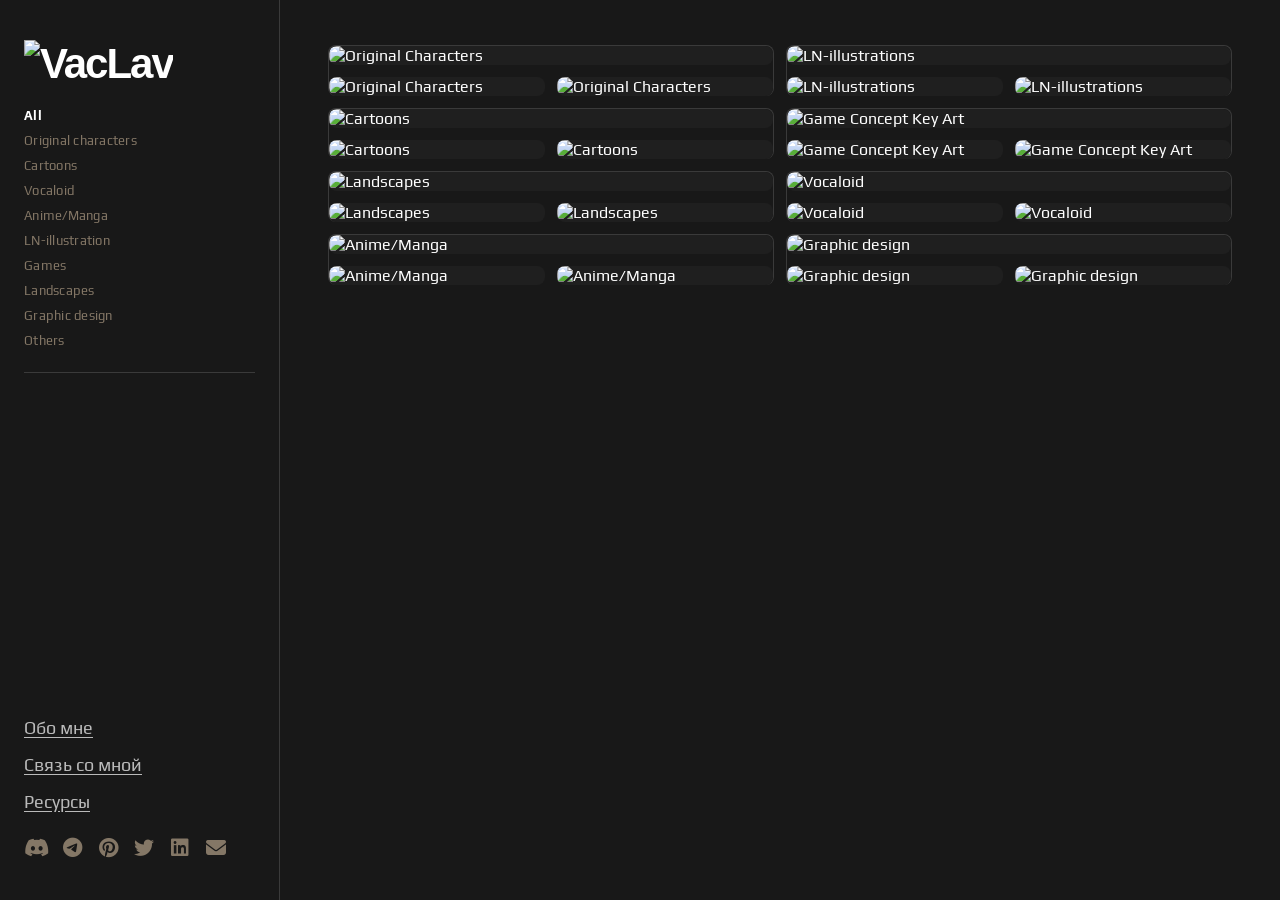
==== index.html @ 6098d991 "Add files via upload" ====
<!DOCTYPE html>
<html lang="en">
<head>
  <meta charset="UTF-8">
  <meta name="viewport" content="width=device-width, initial-scale=1.0">
  <title>VacLav | Portfolio</title>
  <link rel="preconnect" href="https://fonts.googleapis.com">
  <link rel="preconnect" href="https://fonts.gstatic.com" crossorigin>
  <link href="https://fonts.googleapis.com/css2?family=Post+No+Bills+Colombo:wght@400;600&family=Play:wght@400;700&display=swap" rel="stylesheet">
  <link rel="stylesheet" href="css/styles.css">
  <link rel="stylesheet" href="https://cdnjs.cloudflare.com/ajax/libs/font-awesome/6.4.0/css/all.min.css">
</head>
<body>

<div class="container">
<aside class="sidebar">
  <h1 class="name" onclick="window.location.href='index.html';" style="cursor: pointer; border-bottom: none; padding: 0; margin-bottom: 20px;">
  <img src="images/Title.svg" alt="VacLav" style="width: 100%; max-width: 180px; height: auto;">
</h1>

    <div class="categories">
      <a href="index.html" class="category-link" data-tag="all">All</a>
      <a href="#/tag/original-characters" class="category-link" data-tag="original-characters">Original characters</a>
      <a href="#/tag/cartoons" class="category-link" data-tag="cartoons">Cartoons</a>
      <a href="#/tag/vocaloid" class="category-link" data-tag="vocaloid">Vocaloid</a>
      <a href="#/tag/anime-manga" class="category-link" data-tag="anime-manga">Anime/Manga</a>
      <a href="#/tag/ln-illustration" class="category-link" data-tag="ln-illustration">LN-illustration</a>
      <a href="#/tag/games" class="category-link" data-tag="games">Games</a>
      <a href="#/tag/landscapes" class="category-link" data-tag="landscapes">Landscapes</a>
      <a href="#/tag/graphic-design" class="category-link" data-tag="graphic-design">Graphic design</a>
      <a href="#/tag/others" class="category-link" data-tag="others">Others</a>
    </div>

    <div class="spacer"></div>

    <nav class="main-nav">
      <a href="about.html" class="nav-link">Обо мне</a>
      <a href="contact.html" class="nav-link">Связь со мной</a>
      <a href="resources.html" class="nav-link">Ресурсы</a>
    </nav>

    <div class="social-icons">
      <a href="https://discord.gg/jYSVGRtmV" class="social-link" aria-label="Discord"><i class="fa-brands fa-discord"></i></a>
      <a href="https://t.me/VacLav_2348" class="social-link" aria-label="Telegram"><i class="fa-brands fa-telegram"></i></a>
      <a href="https://ru.pinterest.com/vaclav2348/" class="social-link" aria-label="Pinterest"><i class="fa-brands fa-pinterest"></i></a>
      <a href="https://x.com/vaclav2348" class="social-link" aria-label="Twitter"><i class="fa-brands fa-twitter"></i></a>
      <a href="https://www.youtube.com/watch?v=dQw4w9WgXcQ" class="social-link" aria-label="LinkedIn"><i class="fa-brands fa-linkedin"></i></a>
      <a href="mailto:vacslag@gmail.com" class="social-link" aria-label="Gmail"><i class="fa-solid fa-envelope"></i></a>
    </div>
  </aside>

  <main class="content">
    <div id="galleryRoot" class="gallery-root"></div>
  </main>
</div>

<button id="scrollToTopBtn" aria-label="Наверх"><i class="fas fa-arrow-up"></i></button>

<footer class="mobile-footer">
  <nav class="mobile-nav">
    <a href="about.html" class="nav-link">Обо мне</a>
    <a href="contact.html" class="nav-link">Связь со мной</a>
  </nav>
  <div class="mobile-socials">
    <a href="https://discord.gg/jYSVGRtmV" class="social-link" aria-label="Discord"><i class="fa-brands fa-discord"></i></a>
    <a href="https://t.me/VacLav_2348" class="social-link" aria-label="Telegram"><i class="fa-brands fa-telegram"></i></a>
    <a href="https://ru.pinterest.com/vaclav2348/" class="social-link" aria-label="Pinterest"><i class="fa-brands fa-pinterest"></i></a>
    <a href="https://x.com/vaclav2348" class="social-link" aria-label="Twitter"><i class="fa-brands fa-twitter"></i></a>
    <a href="https://www.youtube.com/watch?v=dQw4w9WgXcQ" class="social-link" aria-label="LinkedIn"><i class="fa-brands fa-linkedin"></i></a>
    <a href="mailto:vacslag@gmail.com" class="social-link" aria-label="Gmail"><i class="fa-solid fa-envelope"></i></a>
  </div>
  <p class="copyright">© 2026 VacLav Portfolio</p>
</footer>

<script src="script.js"></script>
<script src="https://unpkg.com/masonry-layout@4/dist/masonry.pkgd.min.js"></script>
<script src="https://unpkg.com/imagesloaded@5/imagesloaded.pkgd.min.js"></script>
</body>
</html>
---- css/styles.css ----
/* ========== CSS VARIABLES ========== */
:root {
  --color-bg:     #181818;
  --color-accent: rgba(132, 119, 102, 1);
  --color-white:  rgba(255, 255, 255, 1);
  --color-border: rgba(255, 255, 255, 0.15);
  --font-display: 'Post No Bills Colombo', sans-serif;
  --font-body:    'Play', sans-serif;
  --gap:          12px;
}

/* ========== LOCAL FONT FACES ========== */
@font-face {
  font-family: 'Post No Bills Colombo';
  src: url('fonts/post-no-bills-colombo.woff2') format('woff2'),
       url('fonts/post-no-bills-colombo.woff') format('woff');
  font-weight: normal;
  font-style: normal;
}

@font-face {
  font-family: 'Play';
  src: url('fonts/play.woff2') format('woff2'),
       url('fonts/play.woff') format('woff');
  font-weight: normal;
  font-style: normal;
}

/* ========== RESET ========== */
* {
  margin: 0;
  padding: 0;
  box-sizing: border-box;
}

body {
  background-color: var(--color-bg);
  font-family: var(--font-body);
  color: var(--color-white);
  /* Позволяем странице скроллиться по вертикали */
  overflow-y: auto; 
  min-height: 100vh;
}

/* ========== LAYOUT ========== */
.container {
  display: flex;
  width: 100%;
  max-width: 1400px;
  margin: 0 auto;
  /* Убираем жесткое ограничение высоты для бесконечного скролла */
  min-height: 100vh;
}

/* ========== SIDEBAR ========== */
.sidebar {
  width: 280px;
  background-color: var(--color-bg);
  padding: 40px 24px;
  /* Сайдбар остается на месте при прокрутке контента */
  position: sticky;
  top: 0;
  height: 100vh; 
  display: flex;
  flex-direction: column;
    border-right: 1px solid var(--color-border);
}

.name {
  font-family: var(--font-display);
  font-size: 42px;
  font-weight: 600;
  letter-spacing: -2px;
  margin-bottom: 20px;
  padding-bottom: 20px;
  border-bottom: 1px solid var(--color-border);
}

/* ========== CATEGORIES ========== */
.categories {
  display: flex;
  flex-direction: column;
  gap: 10px;
  padding-bottom: 24px;
  border-bottom: 1px solid var(--color-border);
}

.category-link {
  color: var(--color-accent);
  text-decoration: none;
  font-size: 13px;
  letter-spacing: 0.02em;
  transition: color 0.2s;
}

.category-link:hover {
  color: var(--color-white);
}

.category-link.active {
  color: var(--color-white);
  font-weight: 700;
}

/* ========== SPACER ========== */
.spacer { flex: 1; }

/* ========== NAVIGATION ========== */
.main-nav {
  display: flex;
  flex-direction: column;
  gap: 16px;
  margin-bottom: 24px;
}

.main-nav .nav-link {
  color: var(--color-white);
  text-decoration: underline;
  text-underline-offset: 3px;
  font-size: 18px;
  opacity: 0.7;
  transition: opacity 0.2s;
}

.main-nav .nav-link:hover {
  opacity: 1;
}

.main-nav .nav-link.active-page {
  opacity: 1;
  font-weight: 700;
}

/* ========== SOCIAL ICONS ========== */
.social-icons {
  display: flex;
  flex-direction: row;
  flex-wrap: wrap;
  gap: 12px;
}

.social-link {
  color: var(--color-accent);
  display: flex;
  align-items: center;
  justify-content: center;
  width: 24px;
  height: 24px;
  transition: color 0.2s, transform 0.2s;
}

.social-link svg {
  width: 100%;
  height: 100%;
}

.social-link:hover {
  color: var(--color-white);
  transform: translateY(-2px);
}

/* ========== MAIN CONTENT ========== */
.content {
  flex: 1;
  padding: 45px 48px;
  /* Контент растет вниз в зависимости от количества элементов */
  height: auto; 
}

/* ========== FLEX GALLERY ========== */
.flex-gallery {
  display: flex;
  gap: var(--gap);
  width: 100%;
  /* Выравниваем элементы по верхнему краю, чтобы колонки не растягивались искусственно */
  align-items: flex-start;
}

/* Колонки */
.gallery-column {
  display: flex;
  flex-direction: column;
  flex: 1; /* Равномерно делят пространство */
  gap: var(--gap);
}

.flex-gallery {
  display: flex;
  gap: var(--gap);
  align-items: flex-start; 
  width: 100%;
}

.gallery-column {
  display: flex;
  flex-direction: column;
  flex: 1;
  gap: var(--gap);
}

.gallery-item {
  width: 100%;
  height: auto;
  display: block;
  border-radius: 8px;
  background-color: #1f1f1f; 
  transition: transform 0.3s ease, box-shadow 0.3s ease;
}

.gallery-item:hover {
  transform: translateY(-4px);
  box-shadow: 0 10px 24px rgba(0, 0, 0, 0.4);
}

/* ========== СТИЛИ ДЛЯ ВТОРОСТЕПЕННЫХ СТРАНИЦ (About/Contact) ========== */
.page-content {
  max-width: 800px;
  margin: 0;
}

.page-title {
  font-family: var(--font-display);
  font-size: 36px;
  font-weight: 600;
  margin-bottom: 30px;
  margin-top: 0;
  padding-bottom: 21px;
  border-bottom: 1px solid var(--color-border);
}

.info-block {
  display: flex;
  flex-direction: column;
  gap: 15px;
  margin-bottom: 40px;
}

.info-item {
  display: flex;
  border-bottom: 1px solid rgba(255, 255, 255, 0.05);
  padding-bottom: 10px;
}

.info-label {
  width: 180px;
  flex-shrink: 0;
  color: var(--color-accent);
  font-weight: bold;
}

.about-text p {
  font-family: var(--font-body);
  font-size: 16px;
  line-height: 1.6;
  color: var(--color-white);
  margin-bottom: 20px;
}

/* Форма контактов */
.contact-form {
  display: flex;
  flex-direction: column;
  gap: 20px;
  margin-bottom: 40px;
}

.form-group {
  display: flex;
  flex-direction: column;
  gap: 8px;
}

.form-group label {
  color: var(--color-accent);
  font-size: 14px;
}

.form-group input,
.form-group textarea {
  background-color: rgba(255, 255, 255, 0.05);
  border: 1px solid var(--color-border);
  border-radius: 4px;
  padding: 12px;
  color: var(--color-white);
  font-family: var(--font-body);
  transition: border-color 0.2s;
}

.form-group input:focus,
.form-group textarea:focus {
  outline: none;
  border-color: var(--color-accent);
}

.submit-btn {
  background-color: var(--color-accent);
  color: var(--color-bg);
  border: none;
  border-radius: 4px;
  padding: 12px 24px;
  font-family: var(--font-display);
  font-size: 18px;
  font-weight: 600;
  cursor: pointer;
  transition: background-color 0.2s;
  align-self: flex-start;
}

.submit-btn:hover {
  background-color: var(--color-white);
}

.social-link i {
  font-size: 20px; /* Размер иконок */
}

.social-link {
  text-decoration: none;
}

#scrollToTopBtn {
  position: fixed;
  bottom: 40px;
  right: 40px;
  width: 50px;
  height: 50px;
  border-radius: 50%;
  background-color: var(--color-accent);
  color: var(--color-bg);
  border: none;
  font-size: 20px;
  cursor: pointer;

  opacity: 0; 
  visibility: hidden;
  transform: translateY(20px);

  transition: opacity 0.3s ease, visibility 0.3s ease, transform 0.3s ease, background-color 0.2s ease;
  z-index: 1000;

  display: flex;
  align-items: center;
  justify-content: center;
  box-shadow: 0 4px 12px rgba(0, 0, 0, 0.3);
}

#scrollToTopBtn.show {
  opacity: 1;
  visibility: visible;
  transform: translateY(0);
}

#scrollToTopBtn:hover {
  background-color: var(--color-white);
  transform: translateY(-3px);
}

.mobile-footer {
  display: none;
}

.mobile-socials {
  display: flex;
  gap: 20px;
  justify-content: center;
  margin-bottom: 20px;
}

.mobile-socials a {
  color: var(--color-accent);
  font-size: 24px;
  text-decoration: none;
}

/* ========== АДАПТИВНОСТЬ ========== */
@media (max-width: 1024px) {
  /* Планшеты: отступы можно сделать меньше */
  :root {
    --gap: 10px;
  }
}

@media (max-width: 768px) {
  .container {
    flex-direction: column;
  }

  .sidebar {
    width: 100%;
    height: auto;
    position: relative;
    border-right: none;
    border-bottom: 1px solid var(--color-border);
  }

  .spacer {
    display: none;
  }

  .categories {
    flex-direction: row;
    flex-wrap: wrap;
    gap: 8px 14px;
  }

  .content {
    padding: 24px;
  }

  /* На мобильных экранах выстраиваем колонки галереи в один ряд по вертикали */
  .flex-gallery {
    flex-direction: column;
  }
  #scrollToTopBtn {
    bottom: 20px;
    right: 20px;
    width: 45px;
    height: 45px;
  }
}
@media (max-width: 576px) {
  .sidebar-footer-desktop {
    display: none;
  }

  .mobile-footer {
    display: flex;
    flex-direction: column;
    align-items: center;
    padding: 20px 20px;
    border-top: 1px solid var(--color-border);
    background-color: var(--color-bg);
    width: 100%;
  }

  .mobile-nav {
    display: flex;
    gap: 25px;
    margin-bottom: 25px;
  }

  .mobile-nav a {
    color: var(--color-white);
    text-decoration: underline;
    font-size: 18px;
    font-family: var(--font-body);
  }

  .copyright {
    font-size: 12px;
    color: var(--color-accent);
    opacity: 0.6;
  }
  .main-nav {
    display: none;
  }
  
  .social-icons {
    display: none;
  }
  .sidebar {
    border-bottom: none;
  }
  .about-page .categories, .about-page .sidebar,
  .contact-page .categories, .contact-page .sidebar {
    display: none;
  }
  .about-page .content,
  .contact-page .content {
    margin-bottom: 0;
    padding-bottom: 130px;
    padding-top: 40px;
    min-height: 0;
    height: auto;
  }
  .about-page .container,
  .contact-page .container {
    display: block;
    min-height: auto;
    height:auto;
  }
  .about-page .mobile-footer,
  .contact-page .mobile-footer {
    /* Убираем внешние отступы у футера, чтобы он плотно прилегал */
    margin-top: 0 !important;
    padding-top: 20px !important;
    padding-bottom: 20px !important;
    border-top: 1px solid var(--color-border);
}
}
.gallery-root {
  width: 100%;
}

.gallery-grid {
  column-count: 2;
  column-gap: var(--gap);
}

.gallery-grid.one-column {
  column-count: 1;
}

.gallery-block {
  position: relative;
  break-inside: avoid;
  margin-bottom: var(--gap);
  border-top: 1px solid var(--color-border);
  border-left: 1px solid var(--color-border);
  border-right: 1px solid var(--color-border);
  border-radius: 8px;
  overflow: hidden;
}

.gallery-block .gallery-item {
  width: 100%;
  height: auto;
  display: block;
}

/* .gallery-grid.two-columns .gallery-block:nth-child(4n + 1) {
  aspect-ratio: 4 / 5;
}

.gallery-grid.two-columns .gallery-block:nth-child(4n + 2) {
  aspect-ratio: 1 / 1;
}

.gallery-grid.two-columns .gallery-block:nth-child(4n + 3) {
  aspect-ratio: 5 / 4;
}

.gallery-grid.two-columns .gallery-block:nth-child(4n + 4) {
  aspect-ratio: 3 / 4;
} */
/* 
.gallery-grid.two-columns .gallery-block .gallery-item {
  height: 100%;
  object-fit: cover;
} */

.group-layout {
  display: block; /* Изменяем на block для masonry */
}

.group-main {
  width: 100%;
  height: auto;
  margin-bottom: var(--gap);
}

.group-side {
  display: grid;
  grid-template-columns: 1fr 1fr;
  gap: var(--gap);
}

.group-side .gallery-item {
  width: 100%;
  height: auto;
} 

/* Для group-block внутри masonry */
.gallery-block {
  break-inside: avoid;
  page-break-inside: avoid;
  margin-bottom: var(--gap);
}

/* Убедитесь, что изображения не ломают колонки */
.gallery-block img {
  width: 100%;
  height: auto;
  display: block;
}

/* Для group layout внутри masonry */
.group-layout {
  display: block;
}

.group-main {
  width: 100%;
  height: auto;
  margin-bottom: var(--gap);
}

.group-side {
  display: grid;
  grid-template-columns: 1fr 1fr;
  gap: var(--gap);
  margin-top: 0;
}
/* @media (max-width: 768px) {
  .gallery-grid {
    column-count: 1;
  }
  
  .group-side {
    grid-template-columns: 1fr 1fr;
  }
} */

.block-overlay {
  position: absolute;
  inset: 0;
  display: flex;
  align-items: flex-end;
  padding: 14px;
  color: #fff;
  opacity: 0;
  border-radius: 8px;
  background: linear-gradient(to bottom, rgba(0, 0, 0, 0.45), transparent 38%, transparent 62%, rgba(0, 0, 0, 0.65));
  transition: opacity 0.25s ease;
  pointer-events: none;
}

.gallery-block:hover .block-overlay {
  opacity: 1;
}

.gallery-block::after {
  content: "";
  position: absolute;
  inset: 0;
  border-radius: 8px;
  background: radial-gradient(120% 90% at 50% 50%, transparent 48%, rgba(0, 0, 0, 0.5) 100%);
  opacity: 0;
  transition: opacity 0.25s ease;
  pointer-events: none;
}

.gallery-block:hover::after {
  opacity: 1;
}

.view-title {
  font-family: var(--font-display);
  margin-bottom: 20px;
}

.clickable-image {
  cursor: pointer;
}

.gallery-item.is-fading {
  opacity: 0.3;
  transition: opacity 0.18s ease;
}

@media (max-width: 768px) {
  .gallery-grid.two-columns,
  .group-layout {
    grid-template-columns: 1fr;
  }

  .group-side {
    grid-template-columns: 1fr 1fr;
    grid-template-rows: auto;
  }

  .gallery-grid.one-column,
  .gallery-grid.two-columns {
    grid-template-columns: 1fr;
  }
}
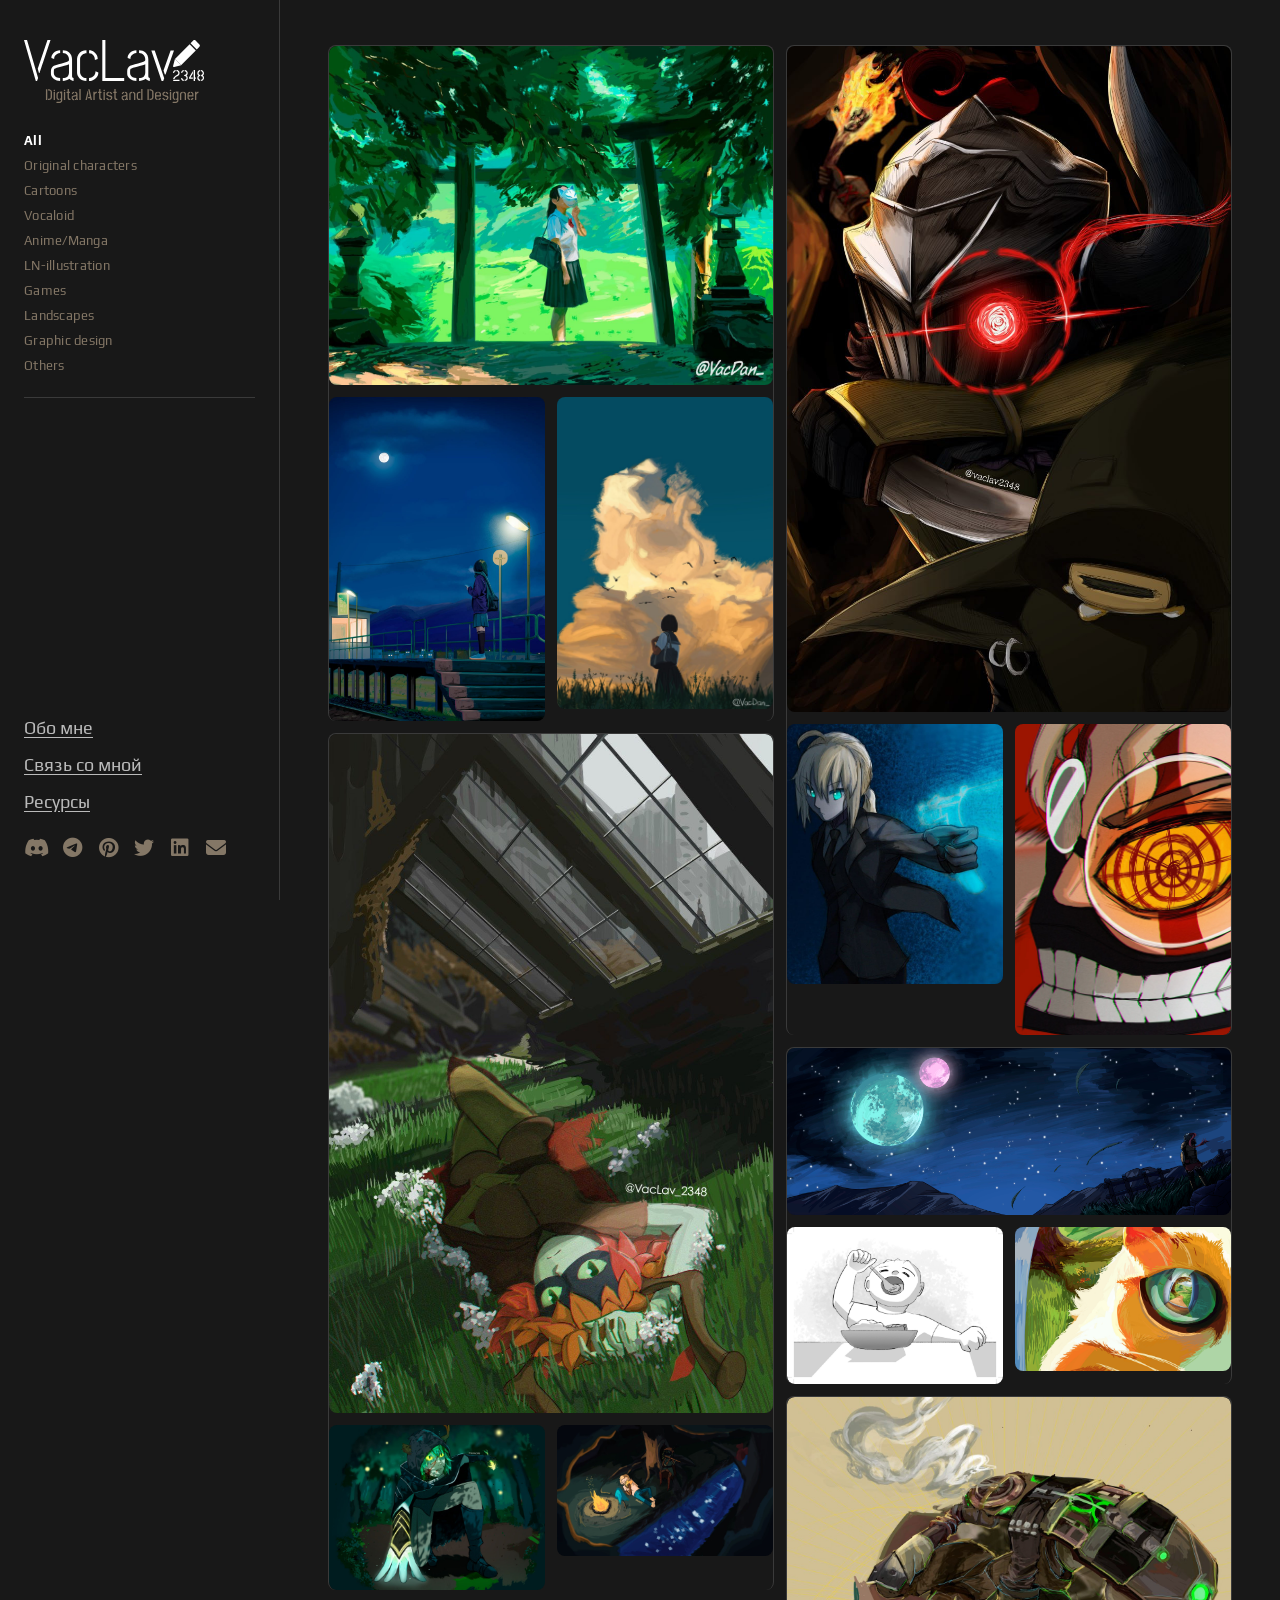
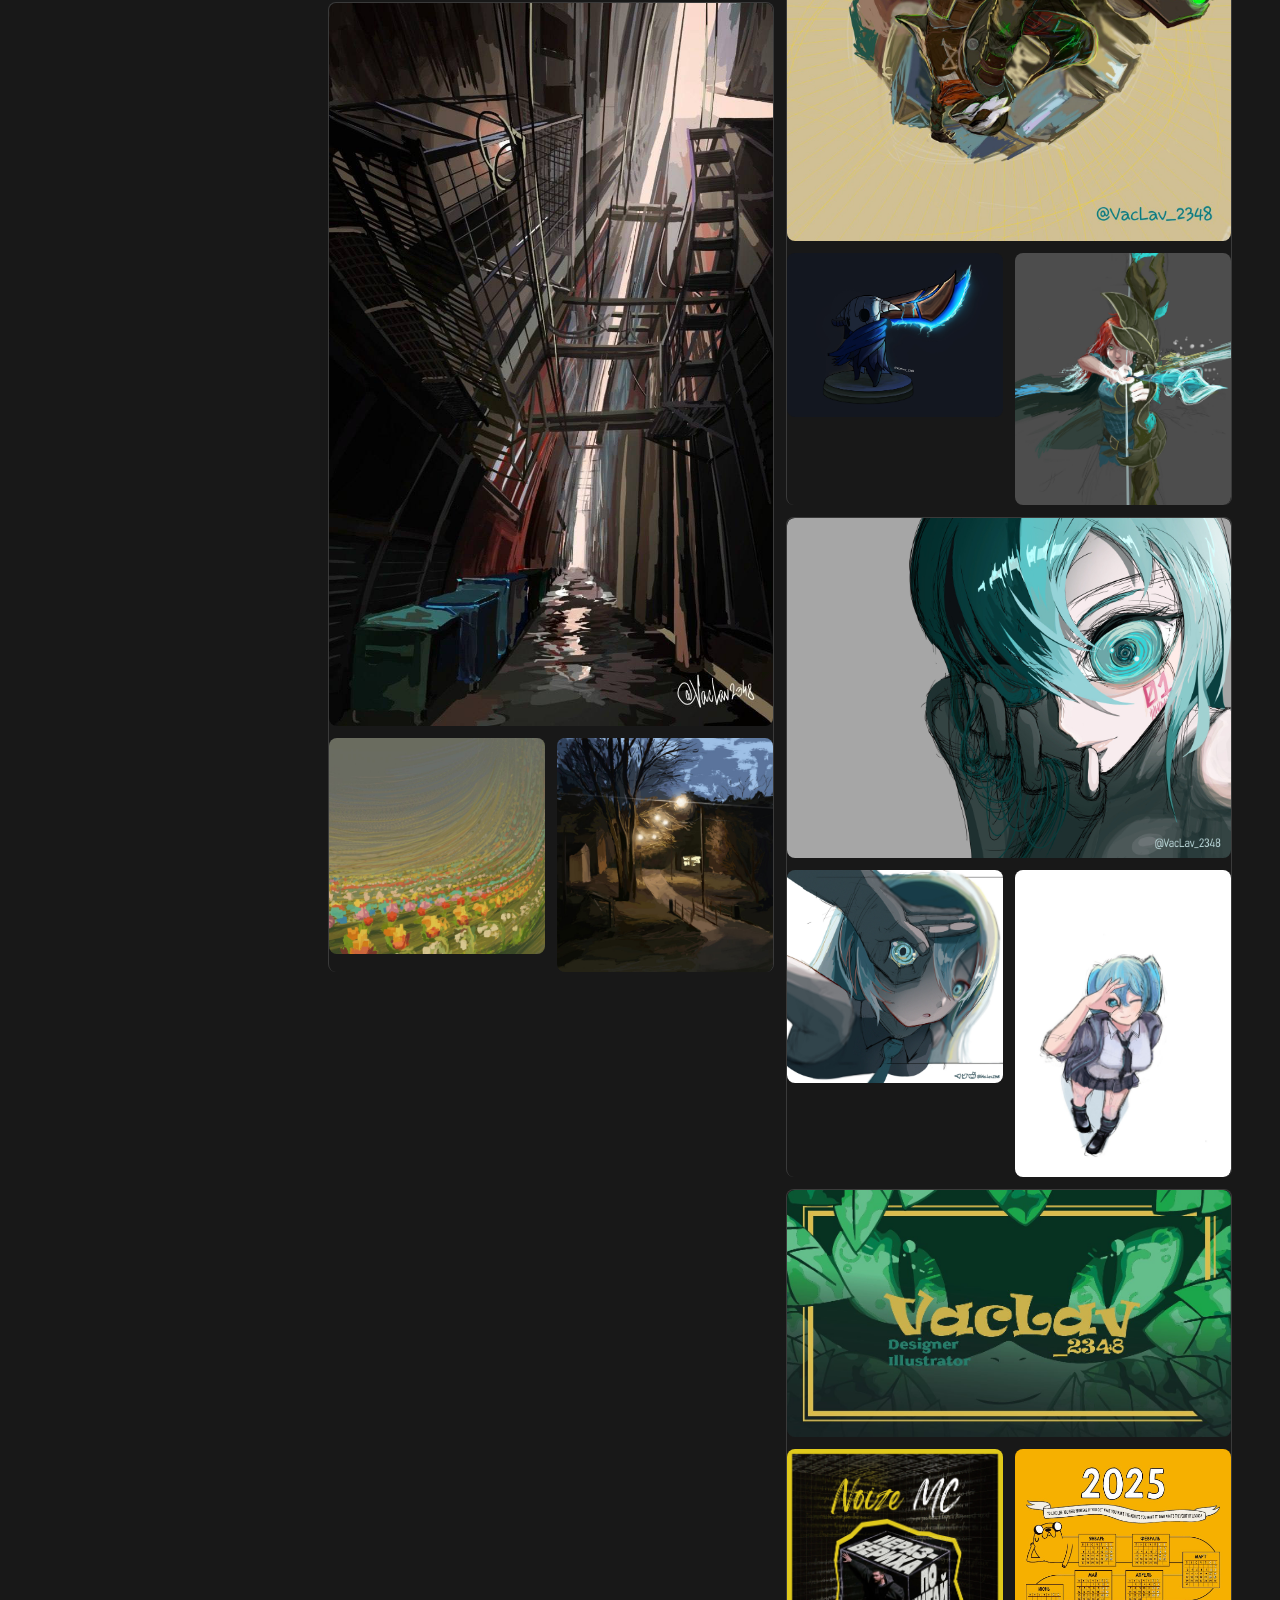
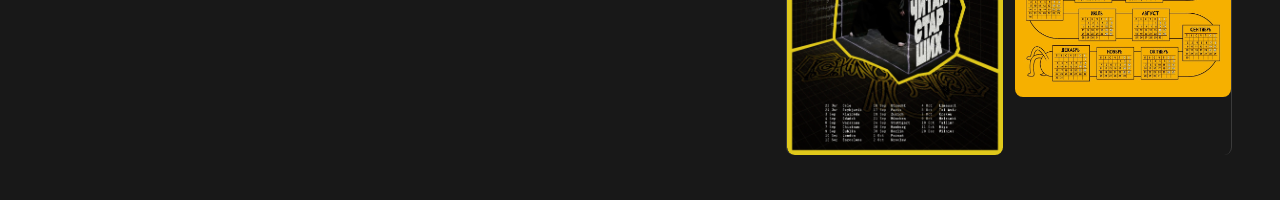
==== commit 4a169043: "Add files via upload" ====
--- a/index.html
+++ b/index.html
@@ -19,7 +19,7 @@
 </h1>
 
     <div class="categories">
-      <a href="index.html" class="category-link" data-tag="all">All</a>
+      <a href="#/tag/all" class="category-link" data-tag="all">All</a>
       <a href="#/tag/original-characters" class="category-link" data-tag="original-characters">Original characters</a>
       <a href="#/tag/cartoons" class="category-link" data-tag="cartoons">Cartoons</a>
       <a href="#/tag/vocaloid" class="category-link" data-tag="vocaloid">Vocaloid</a>
@@ -44,7 +44,7 @@
       <a href="https://t.me/VacLav_2348" class="social-link" aria-label="Telegram"><i class="fa-brands fa-telegram"></i></a>
       <a href="https://ru.pinterest.com/vaclav2348/" class="social-link" aria-label="Pinterest"><i class="fa-brands fa-pinterest"></i></a>
       <a href="https://x.com/vaclav2348" class="social-link" aria-label="Twitter"><i class="fa-brands fa-twitter"></i></a>
-      <a href="https://www.youtube.com/watch?v=dQw4w9WgXcQ" class="social-link" aria-label="LinkedIn"><i class="fa-brands fa-linkedin"></i></a>
+      <a href="#" class="social-link" aria-label="LinkedIn"><i class="fa-brands fa-linkedin"></i></a>
       <a href="mailto:vacslag@gmail.com" class="social-link" aria-label="Gmail"><i class="fa-solid fa-envelope"></i></a>
     </div>
   </aside>
@@ -73,7 +73,5 @@
 </footer>
 
 <script src="script.js"></script>
-<script src="https://unpkg.com/masonry-layout@4/dist/masonry.pkgd.min.js"></script>
-<script src="https://unpkg.com/imagesloaded@5/imagesloaded.pkgd.min.js"></script>
 </body>
 </html>
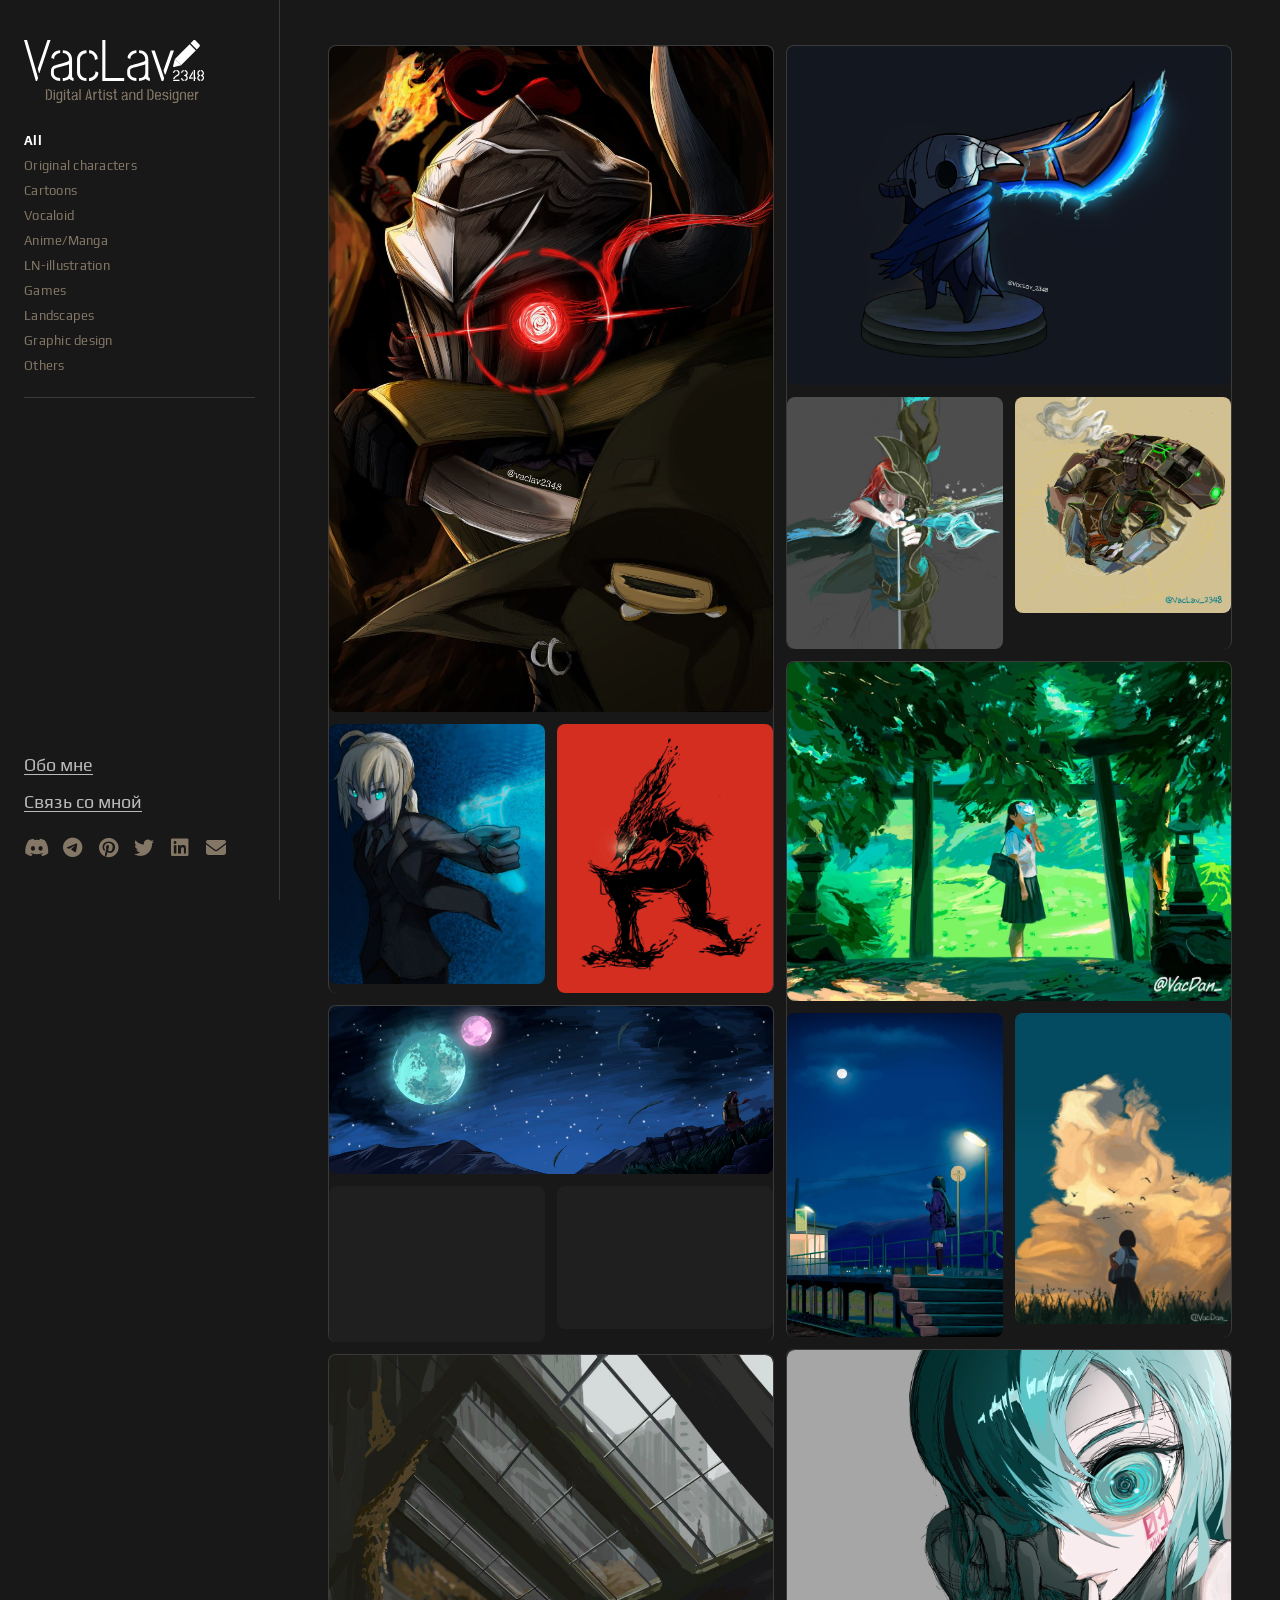
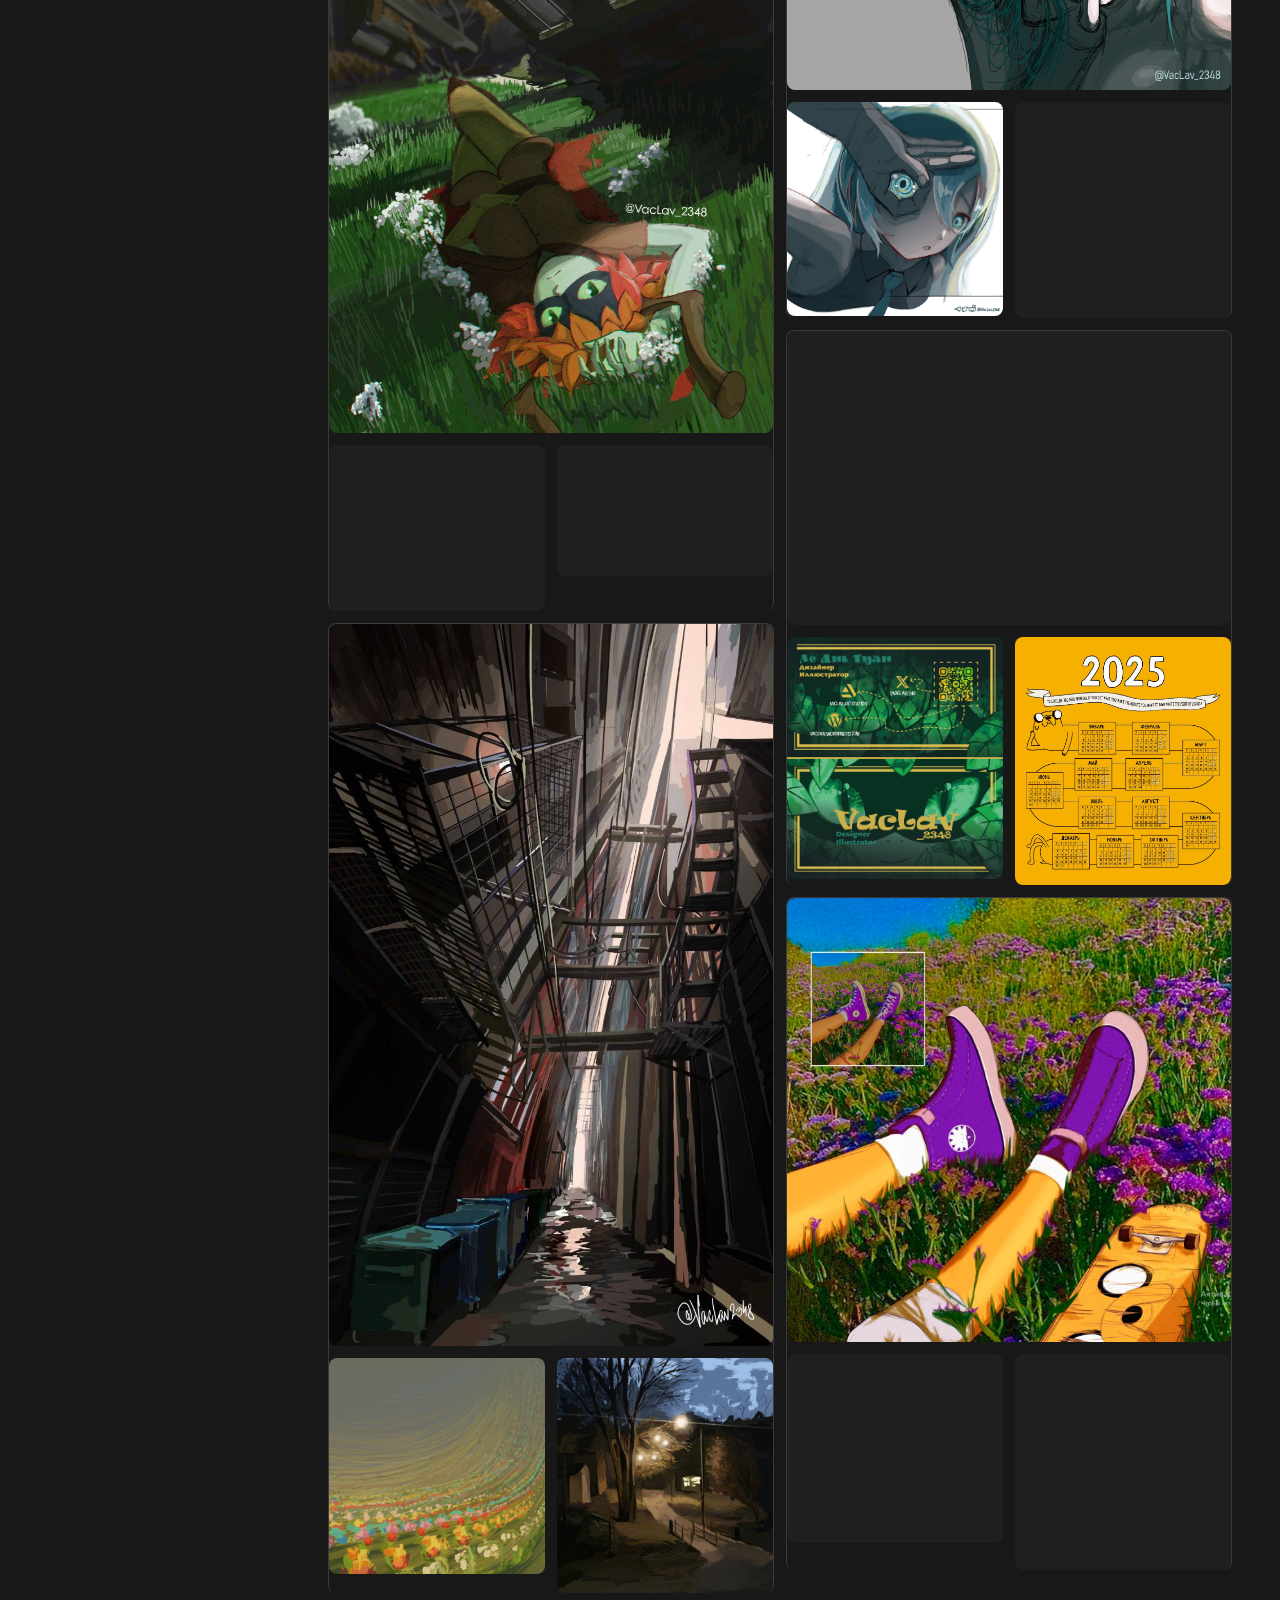
==== commit d01b3865: "Update index.html" ====
--- a/index.html
+++ b/index.html
@@ -36,7 +36,7 @@
     <nav class="main-nav">
       <a href="about.html" class="nav-link">Обо мне</a>
       <a href="contact.html" class="nav-link">Связь со мной</a>
-      <a href="resources.html" class="nav-link">Ресурсы</a>
+      <!-- <a href="resources.html" class="nav-link">Ресурсы</a> -->
     </nav>
 
     <div class="social-icons">
--- a/css/styles.css
+++ b/css/styles.css
@@ -33,12 +33,12 @@
   box-sizing: border-box;
 }
 
+/* ========== BASE ========== */
 body {
   background-color: var(--color-bg);
   font-family: var(--font-body);
   color: var(--color-white);
-  /* Позволяем странице скроллиться по вертикали */
-  overflow-y: auto; 
+  overflow-y: auto;
   min-height: 100vh;
 }
 
@@ -48,7 +48,6 @@
   width: 100%;
   max-width: 1400px;
   margin: 0 auto;
-  /* Убираем жесткое ограничение высоты для бесконечного скролла */
   min-height: 100vh;
 }
 
@@ -57,13 +56,12 @@
   width: 280px;
   background-color: var(--color-bg);
   padding: 40px 24px;
-  /* Сайдбар остается на месте при прокрутке контента */
   position: sticky;
   top: 0;
-  height: 100vh; 
+  height: 100vh;
   display: flex;
   flex-direction: column;
-    border-right: 1px solid var(--color-border);
+  border-right: 1px solid var(--color-border);
 }
 
 .name {
@@ -93,12 +91,12 @@
   transition: color 0.2s;
 }
 
-.category-link:hover {
-  color: var(--color-white);
-}
-
+.category-link:hover,
 .category-link.active {
   color: var(--color-white);
+}
+
+.category-link.active {
   font-weight: 700;
 }
 
@@ -122,25 +120,25 @@
   transition: opacity 0.2s;
 }
 
-.main-nav .nav-link:hover {
-  opacity: 1;
-}
-
+.main-nav .nav-link:hover,
 .main-nav .nav-link.active-page {
   opacity: 1;
+}
+
+.main-nav .nav-link.active-page {
   font-weight: 700;
 }
 
 /* ========== SOCIAL ICONS ========== */
 .social-icons {
   display: flex;
-  flex-direction: row;
   flex-wrap: wrap;
   gap: 12px;
 }
 
 .social-link {
   color: var(--color-accent);
+  text-decoration: none;
   display: flex;
   align-items: center;
   justify-content: center;
@@ -149,10 +147,8 @@
   transition: color 0.2s, transform 0.2s;
 }
 
-.social-link svg {
-  width: 100%;
-  height: 100%;
-}
+.social-link svg { width: 100%; height: 100%; }
+.social-link i   { font-size: 20px; }
 
 .social-link:hover {
   color: var(--color-white);
@@ -163,38 +159,44 @@
 .content {
   flex: 1;
   padding: 45px 48px;
-  /* Контент растет вниз в зависимости от количества элементов */
-  height: auto; 
-}
-
-/* ========== FLEX GALLERY ========== */
-.flex-gallery {
-  display: flex;
-  gap: var(--gap);
+}
+
+/* ========== GALLERY GRID ========== */
+.gallery-root {
   width: 100%;
-  /* Выравниваем элементы по верхнему краю, чтобы колонки не растягивались искусственно */
-  align-items: flex-start;
-}
-
-/* Колонки */
-.gallery-column {
-  display: flex;
-  flex-direction: column;
-  flex: 1; /* Равномерно делят пространство */
-  gap: var(--gap);
-}
-
-.flex-gallery {
-  display: flex;
-  gap: var(--gap);
-  align-items: flex-start; 
+}
+
+.gallery-grid {
+  column-count: 2;
+  column-gap: var(--gap);
+}
+
+.gallery-grid.one-column {
+  column-count: 1;
+}
+
+.gallery-block {
+  break-inside: avoid;
+  margin-bottom: var(--gap);
+  position: relative;
+  border: 1px solid var(--color-border);
+  border-bottom: none;
+  border-radius: 8px;
+  overflow: hidden;
+  cursor: pointer;
+}
+
+.group-layout { display: block; }
+
+.group-main {
   width: 100%;
-}
-
-.gallery-column {
-  display: flex;
-  flex-direction: column;
-  flex: 1;
+  height: auto;
+  margin-bottom: var(--gap);
+}
+
+.group-side {
+  display: grid;
+  grid-template-columns: 1fr 1fr;
   gap: var(--gap);
 }
 
@@ -203,27 +205,124 @@
   height: auto;
   display: block;
   border-radius: 8px;
-  background-color: #1f1f1f; 
+  background-color: #1f1f1f;
   transition: transform 0.3s ease, box-shadow 0.3s ease;
 }
 
-.gallery-item:hover {
+/* Hover lift only on home/tag cards */
+.home-view .gallery-item:hover,
+.tag-view .gallery-item:hover {
   transform: translateY(-4px);
   box-shadow: 0 10px 24px rgba(0, 0, 0, 0.4);
 }
 
-/* ========== СТИЛИ ДЛЯ ВТОРОСТЕПЕННЫХ СТРАНИЦ (About/Contact) ========== */
-.page-content {
-  max-width: 800px;
-  margin: 0;
-}
+.block-overlay {
+  position: absolute;
+  inset: 0;
+  display: flex;
+  align-items: flex-end;
+  padding: 14px;
+  color: #fff;
+  opacity: 0;
+  background: linear-gradient(to bottom, rgba(0,0,0,0.45), transparent 38%, transparent 62%, rgba(0,0,0,0.65));
+  transition: opacity 0.25s ease;
+  pointer-events: none;
+}
+
+.gallery-block:hover .block-overlay {
+  opacity: 1;
+}
+
+.gallery-block::after {
+  content: "";
+  position: absolute;
+  inset: 0;
+  background: radial-gradient(120% 90% at 50% 50%, transparent 48%, rgba(0,0,0,0.5) 100%);
+  opacity: 0;
+  transition: opacity 0.25s ease;
+  pointer-events: none;
+}
+
+.gallery-block:hover::after {
+  opacity: 1;
+}
+
+.view-title {
+  font-family: var(--font-display);
+  margin-bottom: 20px;
+}
+
+.clickable-image         { cursor: pointer; }
+/* ========== STAGE WRAPPER & ARROWS ========== */
+.stage-wrapper {
+  position: relative;
+}
+
+.stage-arrow {
+  position: absolute;
+  top: 50%;
+  transform: translateY(-50%);
+  z-index: 20;
+  width: 40px;
+  height: 40px;
+  border-radius: 50%;
+  border: none;
+  background: rgba(0, 0, 0, 0.55);
+  color: #fff;
+  font-size: 26px;
+  line-height: 1;
+  display: flex;
+  align-items: center;
+  justify-content: center;
+  cursor: pointer;
+  opacity: 0;
+  transition: opacity 0.2s ease, background 0.2s ease, transform 0.2s ease;
+  backdrop-filter: blur(2px);
+  padding: 0;
+}
+
+.stage-arrow-left  { left: 12px; }
+.stage-arrow-right { right: 12px; }
+
+.stage-wrapper.has-arrows:hover .stage-arrow {
+  opacity: 0.85;
+}
+
+.stage-arrow:hover {
+  background: rgba(132, 119, 102, 0.85);
+  transform: translateY(-50%) scale(1.1);
+  opacity: 1 !important;
+}
+
+.stage-counter {
+  position: absolute;
+  bottom: 10px;
+  left: 50%;
+  transform: translateX(-50%);
+  background: rgba(0, 0, 0, 0.5);
+  color: #fff;
+  font-size: 12px;
+  font-family: var(--font-body);
+  padding: 3px 10px;
+  border-radius: 20px;
+  opacity: 0;
+  transition: opacity 0.2s ease;
+  pointer-events: none;
+  white-space: nowrap;
+}
+
+.stage-wrapper.has-arrows:hover .stage-counter {
+  opacity: 1;
+}
+
+/* ========== ABOUT / CONTACT PAGES ========== */
+.page-content { max-width: 800px; }
 
 .page-title {
   font-family: var(--font-display);
   font-size: 36px;
   font-weight: 600;
   margin-bottom: 30px;
-  margin-top: 0;
   padding-bottom: 21px;
   border-bottom: 1px solid var(--color-border);
 }
@@ -249,14 +348,12 @@
 }
 
 .about-text p {
-  font-family: var(--font-body);
   font-size: 16px;
   line-height: 1.6;
-  color: var(--color-white);
   margin-bottom: 20px;
 }
 
-/* Форма контактов */
+/* ========== CONTACT FORM ========== */
 .contact-form {
   display: flex;
   flex-direction: column;
@@ -310,14 +407,7 @@
   background-color: var(--color-white);
 }
 
-.social-link i {
-  font-size: 20px; /* Размер иконок */
-}
-
-.social-link {
-  text-decoration: none;
-}
-
+/* ========== SCROLL TO TOP ========== */
 #scrollToTopBtn {
   position: fixed;
   bottom: 40px;
@@ -330,14 +420,11 @@
   border: none;
   font-size: 20px;
   cursor: pointer;
-
-  opacity: 0; 
+  opacity: 0;
   visibility: hidden;
   transform: translateY(20px);
-
   transition: opacity 0.3s ease, visibility 0.3s ease, transform 0.3s ease, background-color 0.2s ease;
   z-index: 1000;
-
   display: flex;
   align-items: center;
   justify-content: center;
@@ -355,9 +442,8 @@
   transform: translateY(-3px);
 }
 
-.mobile-footer {
-  display: none;
-}
+/* ========== MOBILE FOOTER ========== */
+.mobile-footer { display: none; }
 
 .mobile-socials {
   display: flex;
@@ -372,18 +458,13 @@
   text-decoration: none;
 }
 
-/* ========== АДАПТИВНОСТЬ ========== */
+/* ========== RESPONSIVE ========== */
 @media (max-width: 1024px) {
-  /* Планшеты: отступы можно сделать меньше */
-  :root {
-    --gap: 10px;
-  }
+  :root { --gap: 10px; }
 }
 
 @media (max-width: 768px) {
-  .container {
-    flex-direction: column;
-  }
+  .container    { flex-direction: column; }
 
   .sidebar {
     width: 100%;
@@ -393,9 +474,7 @@
     border-bottom: 1px solid var(--color-border);
   }
 
-  .spacer {
-    display: none;
-  }
+  .spacer { display: none; }
 
   .categories {
     flex-direction: row;
@@ -403,14 +482,12 @@
     gap: 8px 14px;
   }
 
-  .content {
-    padding: 24px;
-  }
-
-  /* На мобильных экранах выстраиваем колонки галереи в один ряд по вертикали */
-  .flex-gallery {
-    flex-direction: column;
-  }
+  .content { padding: 24px; }
+
+  .flex-gallery  { flex-direction: column; }
+  .gallery-grid  { column-count: 1; }
+  .group-side    { grid-template-columns: 1fr; }
+
   #scrollToTopBtn {
     bottom: 20px;
     right: 20px;
@@ -418,16 +495,15 @@
     height: 45px;
   }
 }
+
 @media (max-width: 576px) {
-  .sidebar-footer-desktop {
-    display: none;
-  }
+  .sidebar-footer-desktop { display: none; }
 
   .mobile-footer {
     display: flex;
     flex-direction: column;
     align-items: center;
-    padding: 20px 20px;
+    padding: 20px;
     border-top: 1px solid var(--color-border);
     background-color: var(--color-bg);
     width: 100%;
@@ -443,7 +519,6 @@
     color: var(--color-white);
     text-decoration: underline;
     font-size: 18px;
-    font-family: var(--font-body);
   }
 
   .copyright {
@@ -451,216 +526,35 @@
     color: var(--color-accent);
     opacity: 0.6;
   }
-  .main-nav {
-    display: none;
-  }
-  
-  .social-icons {
-    display: none;
-  }
-  .sidebar {
-    border-bottom: none;
-  }
-  .about-page .categories, .about-page .sidebar,
-  .contact-page .categories, .contact-page .sidebar {
-    display: none;
-  }
+
+  .main-nav,
+  .social-icons { display: none; }
+
+  .sidebar { border-bottom: none; }
+
+  .about-page .categories,
+  .about-page .sidebar,
+  .contact-page .categories,
+  .contact-page .sidebar { display: none; }
+
   .about-page .content,
   .contact-page .content {
-    margin-bottom: 0;
+    padding-top: 40px;
     padding-bottom: 130px;
-    padding-top: 40px;
-    min-height: 0;
-    height: auto;
-  }
+  }
+
   .about-page .container,
   .contact-page .container {
     display: block;
     min-height: auto;
-    height:auto;
-  }
+    height: auto;
+  }
+
   .about-page .mobile-footer,
   .contact-page .mobile-footer {
-    /* Убираем внешние отступы у футера, чтобы он плотно прилегал */
     margin-top: 0 !important;
     padding-top: 20px !important;
     padding-bottom: 20px !important;
     border-top: 1px solid var(--color-border);
-}
-}
-.gallery-root {
-  width: 100%;
-}
-
-.gallery-grid {
-  column-count: 2;
-  column-gap: var(--gap);
-}
-
-.gallery-grid.one-column {
-  column-count: 1;
-}
-
-.gallery-block {
-  position: relative;
-  break-inside: avoid;
-  margin-bottom: var(--gap);
-  border-top: 1px solid var(--color-border);
-  border-left: 1px solid var(--color-border);
-  border-right: 1px solid var(--color-border);
-  border-radius: 8px;
-  overflow: hidden;
-}
-
-.gallery-block .gallery-item {
-  width: 100%;
-  height: auto;
-  display: block;
-}
-
-/* .gallery-grid.two-columns .gallery-block:nth-child(4n + 1) {
-  aspect-ratio: 4 / 5;
-}
-
-.gallery-grid.two-columns .gallery-block:nth-child(4n + 2) {
-  aspect-ratio: 1 / 1;
-}
-
-.gallery-grid.two-columns .gallery-block:nth-child(4n + 3) {
-  aspect-ratio: 5 / 4;
-}
-
-.gallery-grid.two-columns .gallery-block:nth-child(4n + 4) {
-  aspect-ratio: 3 / 4;
-} */
-/* 
-.gallery-grid.two-columns .gallery-block .gallery-item {
-  height: 100%;
-  object-fit: cover;
-} */
-
-.group-layout {
-  display: block; /* Изменяем на block для masonry */
-}
-
-.group-main {
-  width: 100%;
-  height: auto;
-  margin-bottom: var(--gap);
-}
-
-.group-side {
-  display: grid;
-  grid-template-columns: 1fr 1fr;
-  gap: var(--gap);
-}
-
-.group-side .gallery-item {
-  width: 100%;
-  height: auto;
-} 
-
-/* Для group-block внутри masonry */
-.gallery-block {
-  break-inside: avoid;
-  page-break-inside: avoid;
-  margin-bottom: var(--gap);
-}
-
-/* Убедитесь, что изображения не ломают колонки */
-.gallery-block img {
-  width: 100%;
-  height: auto;
-  display: block;
-}
-
-/* Для group layout внутри masonry */
-.group-layout {
-  display: block;
-}
-
-.group-main {
-  width: 100%;
-  height: auto;
-  margin-bottom: var(--gap);
-}
-
-.group-side {
-  display: grid;
-  grid-template-columns: 1fr 1fr;
-  gap: var(--gap);
-  margin-top: 0;
-}
-/* @media (max-width: 768px) {
-  .gallery-grid {
-    column-count: 1;
-  }
-  
-  .group-side {
-    grid-template-columns: 1fr 1fr;
-  }
-} */
-
-.block-overlay {
-  position: absolute;
-  inset: 0;
-  display: flex;
-  align-items: flex-end;
-  padding: 14px;
-  color: #fff;
-  opacity: 0;
-  border-radius: 8px;
-  background: linear-gradient(to bottom, rgba(0, 0, 0, 0.45), transparent 38%, transparent 62%, rgba(0, 0, 0, 0.65));
-  transition: opacity 0.25s ease;
-  pointer-events: none;
-}
-
-.gallery-block:hover .block-overlay {
-  opacity: 1;
-}
-
-.gallery-block::after {
-  content: "";
-  position: absolute;
-  inset: 0;
-  border-radius: 8px;
-  background: radial-gradient(120% 90% at 50% 50%, transparent 48%, rgba(0, 0, 0, 0.5) 100%);
-  opacity: 0;
-  transition: opacity 0.25s ease;
-  pointer-events: none;
-}
-
-.gallery-block:hover::after {
-  opacity: 1;
-}
-
-.view-title {
-  font-family: var(--font-display);
-  margin-bottom: 20px;
-}
-
-.clickable-image {
-  cursor: pointer;
-}
-
-.gallery-item.is-fading {
-  opacity: 0.3;
-  transition: opacity 0.18s ease;
-}
-
-@media (max-width: 768px) {
-  .gallery-grid.two-columns,
-  .group-layout {
-    grid-template-columns: 1fr;
-  }
-
-  .group-side {
-    grid-template-columns: 1fr 1fr;
-    grid-template-rows: auto;
-  }
-
-  .gallery-grid.one-column,
-  .gallery-grid.two-columns {
-    grid-template-columns: 1fr;
-  }
-}
+  }
+}
